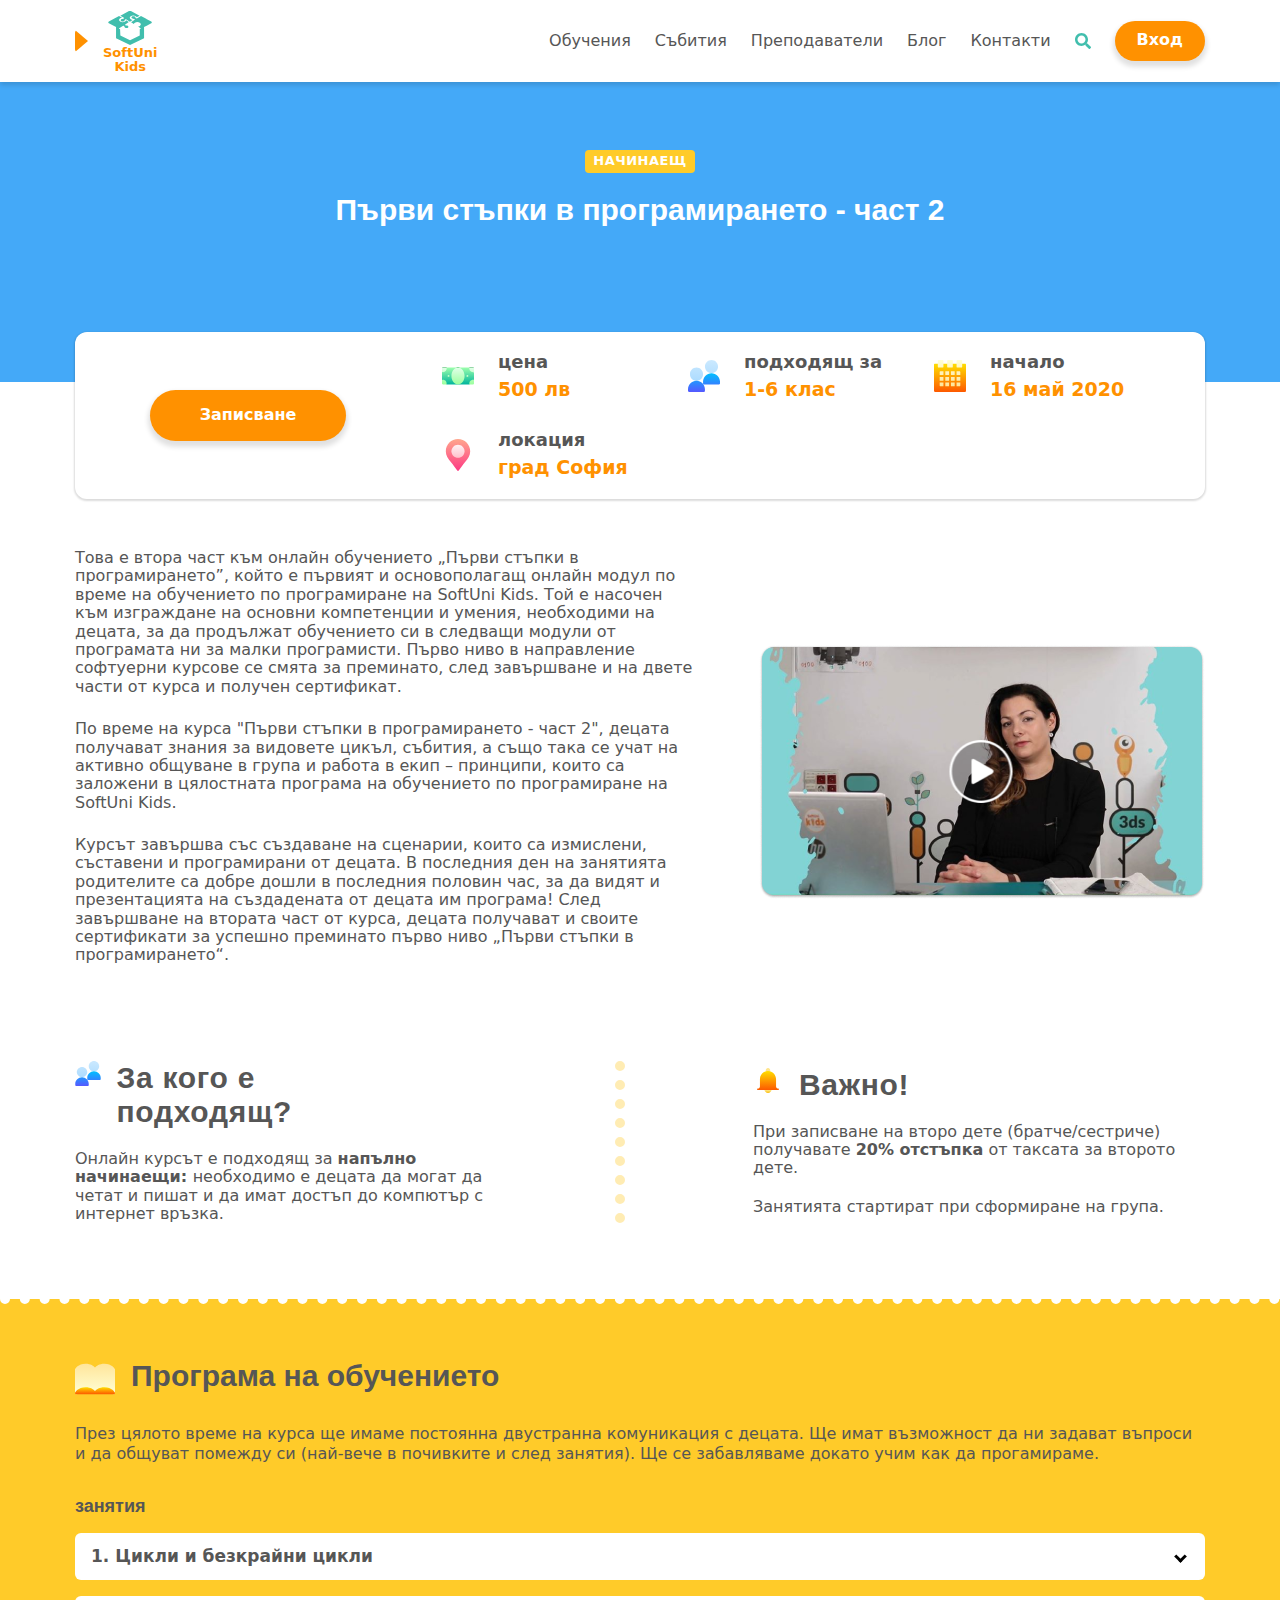
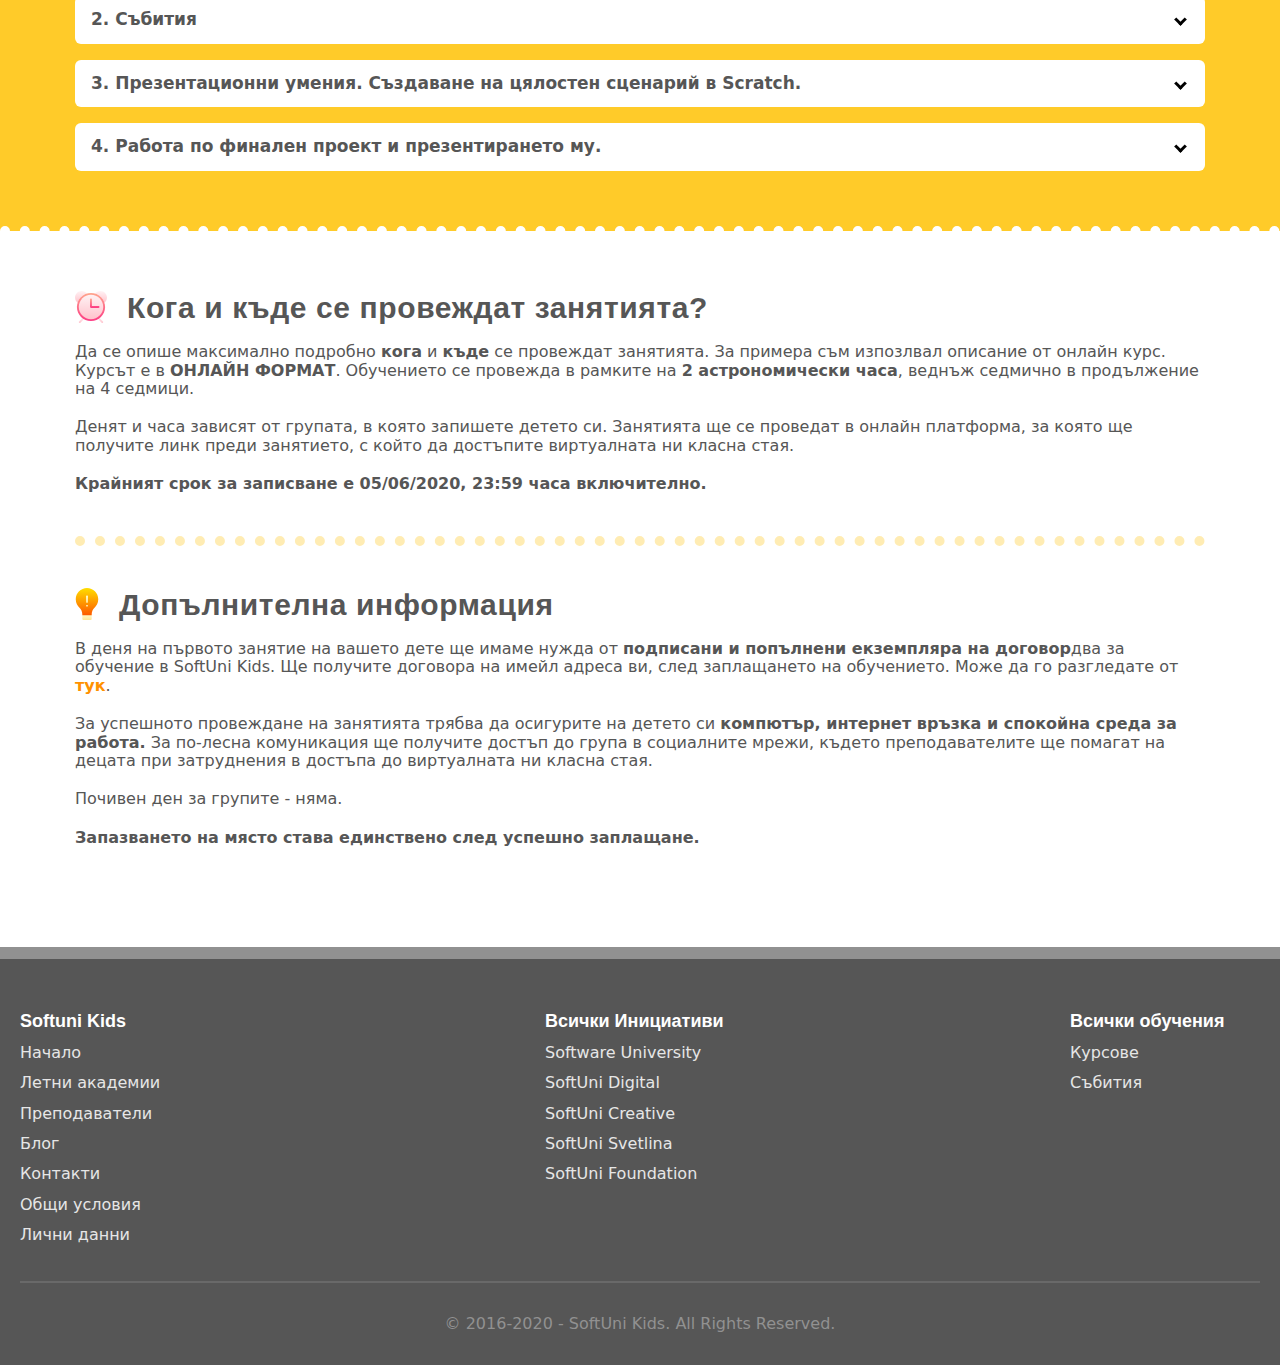
==== index.html @ ea4471f7 "Made course-deascription section responsive" ====
<!DOCTYPE html>
<html lang="en">

<head>
    <meta charset="UTF-8">
    <meta http-equiv="X-UA-Compatible" content="IE=edge">
    <meta name="viewport" content="width=device-width, initial-scale=1.0">
    <title>Softuni Kids</title>
    <base href="/" />
    <link rel="stylesheet" href="./main.css">
    <script src="./index.js" defer></script>
</head>

<body>
    <div class="home-page-wrapper">
        <nav class="top-navigation o-primary-wrapper">
            <section class="top-navigation__logo-section o-flex-row o-flex--centered">
                <div class="top-navigation__arrow"></div>
                <div class="top-navigation__logo-wrapper o-flex-column o-flex--centered">
                    <img src="./images/logo.svg" alt="Softuni Kids Logo">
                    <div class="top-navigation__logo-text  o-flex-column o-flex--centered">
                        <span class="softuni">SoftUni</span>
                        <span class="kids">Kids</span>
                    </div>
                </div>
            </section>

            <section class="top-navigation__cta-section o-flex--centered o-flex-row">
                <ul class="top-navigation__list o-flex-row o-flex--centered">
                    <li class="top-navigation__list-item nav-link">
                        <a href="">Обучения</a>
                    </li>

                    <li class="top-navigation__list-item nav-link">
                        <a href="">Събития</a>
                    </li>

                    <li class="top-navigation__list-item nav-link">
                        <a href="./pages/trainers.html">Преподаватели</a>
                    </li>

                    <li class="top-navigation__list-item nav-link">
                        <a href="">Блог</a>
                    </li>

                    <li class="top-navigation__list-item nav-link">
                        <a href="./pages/contacts.html">Контакти</a>
                    </li>

                    <li class="top-navigation__list-item nav-link">
                        <a href="">
                            <img src="./images/search.svg" alt="Search Image">
                        </a>
                    </li>

                    <li class="top-navigation__list-item">
                        <a href="" class="btn btn--primary">Вход</a>
                    </li>
                </ul>

                <div class="burger-menu-wrapper o-flex--centered o-flex-row">
                    <span class="burger-menu"></span>
                </div>
            </section>
        </nav>
        <header class="c-home-header o-primary-wrapper o-flex-column">
            <div class="c-home-header__beginner-notice">Начинаещ</div>
            <h1 class="c-home-header__heading">Първи стъпки в програмирането - част 2</h1>
        </header>
        <main class="c-home-main">
            <section class="sign-in-section o-primary-wrapper">
                <button class="btn btn--primary">Записване</button>
                <div class="sign-in-section__information">
                    <article class="info-article">
                        <img src="./images/money.svg" alt="Money">
                        <span class="info-article__heading">цена</span>
                        <span class="info-article__description">500 лв</span>
                    </article>

                    <article class="info-article">
                        <img src="./images/people.svg" alt="People">
                        <span class="info-article__heading">подходящ за</span>
                        <span class="info-article__description">1-6 клас</span>
                    </article>

                    <article class="info-article">
                        <img src="./images/calendar.svg" alt="Calendar">
                        <span class="info-article__heading">начало</span>
                        <span class="info-article__description">16 май 2020</span>
                    </article>

                    <article class="info-article">
                        <img src="./images/location.svg" alt="Location">
                        <span class="info-article__heading">локация</span>
                        <span class="info-article__description">град София</span>
                    </article>
                </div>
            </section>

            <section class="course-description-section o-primary-wrapper">
                <div class="course-description-section__text-video-wrapper">
                <article class="course-description-section__text-article">
                    <p>Това е втора част към онлайн обучението „Първи стъпки в програмирането”, който е първият и
                        основополагащ онлайн модул по време на обучението по програмиране на SoftUni Kids. Той е насочен
                        към изграждане на основни компетенции и умения, необходими на децата, за да продължат обучението
                        си в следващи модули от програмата ни за малки програмисти. Първо ниво в направление софтуерни
                        курсове се смята за преминато, след завършване и на двете части от курса и получен сертификат.
                    </p>

                    <p>По време на курса "Първи стъпки в програмирането - част 2", децата получават знания за видовете
                        цикъл, събития, а също така се учат на активно общуване в група и работа в екип – принципи,
                        които са заложени в цялостната програма на обучението по програмиране на SoftUni Kids.</p>

                    <p>Курсът завършва със създаване на сценарии, които са измислени, съставени и програмирани от
                        децата. В последния ден на занятията родителите са добре дошли в последния половин час, за да
                        видят и презентацията на създадената от децата им програма! След завършване на втората част от
                        курса, децата получават и своите сертификати за успешно преминато първо ниво „Първи стъпки в
                        програмирането“.</p>
                </article>

                <div class="course-description-section__video-wrapper">
                    <img src="./images/video.png" alt="Video">
                    <img src="./images/video-play-button.png" alt="Video Play Btn" class="video-play-btn">
                </div>
            </div>
            <div class="course-description-section__summary-information-wrapper">
                <article class="course-description-section__appropriate-for o-flex-column">
                    <div class="appropriate-for__header o-flex-row">
                        <img src="./images/people.svg" alt="People photo">
                        <h2 class="appropriate-for__heading">За кого е подходящ?</h2>
                    </div>
                    <div class="appropriate-for__body">
                        <p>Онлайн курсът е подходящ за <span class="u-emphasize-grey">напълно начинаещи:
                            </span>необходимо е децата да могат да четат и пишат и да имат достъп до компютър с интернет
                            връзка.</p>
                    </div>
                </article>

                <div class="circles-wrapper">
                </div>

                <article class="course-description-section__important-section o-flex-column">
                    <div class="important-section__header o-flex-row">
                        <img src="./images/Bell.svg" alt="Bell photo">
                        <h2 class="important-section__heading">Важно!</h2>
                    </div>
                    <div class="important-section__body">
                        <p>При записване на второ дете (братче/сестриче) получавате <span class="u-emphasize-grey">20%
                                отстъпка</span> от таксата за второто
                            дете.
                        </p>
                        <p>
                            Занятията стартират при сформиране на група.
                        </p>

                    </div>
                </article>
               </div>
            </section>

            <section class="course-program-section">
                <div class="circles-wrapper-top">
                </div>
                <div class="course-program o-primary-wrapper">

                    <div class="course-program__header o-flex-row">
                        <div class="course-program__img-wrapper">
                            <img src="./images/book.svg" alt="Book img">
                        </div>
                        <h2 class="course-program__heading">Програма на обучението</h2>
                    </div>

                    <div class="course-program__body">
                        <p class="course-program__body-description">През цялото време на курса ще имаме постоянна
                            двустранна комуникация с децата. Ще имат възможност да ни задават въпроси и да общуват
                            помежду си (най-вече в почивките и след занятия). Ще се забавляваме докато учим как да
                            прогамираме.</p>
                        <h6>занятия</h6>
                        <div class="course-program__selects">
                            <div class="course-program__skill">
                                <span>
                                    1. Цикли и безкрайни цикли
                                </span>
                            </div>
                            <div class="course-program__skill">
                                <span>2. Събития</span>

                            </div>
                            <div class="course-program__skill"><span>3. Презентационни умения. Създаване на цялостен
                                    сценарий в Scratch.</span>

                            </div>
                            <div class="course-program__skill"><span> 4. Работа по финален проект и презентирането
                                    му.</span>
                            </div>
                        </div>
                    </div>
                </div>
                <div class="circles-wrapper-bot"></div>
            </section>

            <section class="course-information-section o-primary-wrapper">
                <article class="time-information">
                    <div class="time-information__header o-flex-row">
                        <div class="time-information__img-wrapper o-flex-row">
                            <img src="./images/clock.svg" alt="Clock Picture">
                        </div>
                        <h2 class="time-information__heading">Кога и къде се провеждат занятията?</h2>
                    </div>

                    <div class="time-information__body">
                        <p>Да се опише максимално подробно <span class="u-emphasize-grey">кога</span> и <span
                                class="u-emphasize-grey">къде</span> се провеждат занятията. За примера съм изпозлвал
                            описание от онлайн курс.
                            Курсът е в <span class="u-emphasize-grey">ОНЛАЙН ФОРМАТ</span>. Обучението се провежда в
                            рамките на <span class="u-emphasize-grey">2 астрономически
                                часa</span>, веднъж
                            седмично в продължение на 4 седмици.
                        </p>
                        <p>
                            Денят и часа зависят от групата, в която запишете детето си. Занятията ще се проведат в
                            онлайн платформа, за която ще получите линк преди занятието, с който да достъпите
                            виртуалната ни класна стая.
                        </p>
                        <p>
                            <span class="u-emphasize-grey">Крайният срок за записване е 05/06/2020, 23:59 часа
                                включително.</span>
                        </p>
                    </div>
                </article>
                <div class="circles-wrapper">

                </div>
                <article class="additional-information">
                    <div class="additional-information__header o-flex-row">
                        <div class="additional-information__img-wrapper o-flex-row">
                            <img src="./images/Shell.svg" alt="Shell Picture">
                        </div>
                        <h2 class="additional-information__heading">Допълнителна информация</h2>
                    </div>

                    <div class="additional-information__body">
                        <p>В деня на първото занятие на вашето дете ще имаме нужда от <span class="u-emphasize-grey">
                                подписани и попълнени
                                екземпляра на договор</span>два за обучение в SoftUni Kids. Ще получите договора на
                            имейл адреса ви,
                            след заплащането на обучението. Може да го разгледате от <span
                                class="u-emphasize-orange">тук</span>.
                        </p>
                        <p>
                            За успешното провеждане на занятията трябва да осигурите на детето си <span
                                class="u-emphasize-grey">компютър, интернет
                                връзка и спокойна среда за работа.</span> За по-лесна комуникация ще получите достъп до
                            група в
                            социалните мрежи, където преподавателите ще помагат на децата при затруднения в достъпа до
                            виртуалната ни класна стая.
                        </p>
                        <p>
                            Почивен ден за групите - няма.
                        </p>
                        <p>
                            <span class="u-emphasize-grey">Запазването на място става единствено след успешно
                                заплащане.</span>
                        </p>
                    </div>
                </article>
            </section>
        </main>
        <footer class="footer">
            <nav class="footer__navigation">
                <ul class="softuni-kids-list">
                    <li><h6>Softuni Kids</h6></li>
                    <li><a href="">Начало</a></li>
                    <li><a href="">Летни академии</a></li>
                    <li><a href="">Преподаватели</a></li>
                    <li><a href="">Блог</a></li>
                    <li><a href="">Контакти</a></li>
                    <li><a href="">Общи условия</a></li>
                    <li><a href="">Лични данни</a></li>
                </ul>

                <ul class="all-iniatives-list">
                    <li><h6>Всички Инициативи</h6></li>
                    <li><a href="">Software University</a></li>
                    <li><a href="">SoftUni Digital</a></li>
                    <li><a href="">SoftUni Creative</a></li>
                    <li><a href="">SoftUni Svetlina</a></li>
                    <li><a href="">SoftUni Foundation</a></li>
                </ul>

                <ul class="all-courses-list">
                    <li><h6>Всички обучения</h6></li>
                    <li><a href="">Курсове</a></li>
                    <li><a href="">Събития</a></li>
                </ul>
            </nav>

            <div class="policy-cpright">© 2016-2020 - SoftUni Kids. All Rights Reserved.</div>
        </footer>
    </div>
</body>

</html>
---- main.css ----
/**
Use a better box model (opinionated).
*/
*,
*::before,
*::after {
  -webkit-box-sizing: border-box;
          box-sizing: border-box;
}

/**
Use a more readable tab size (opinionated).
*/
:root {
  -moz-tab-size: 4;
  -o-tab-size: 4;
     tab-size: 4;
}

/**
1. Correct the line height in all browsers.
2. Prevent adjustments of font size after orientation changes in iOS.
*/
html {
  line-height: 1.15;
  /* 1 */
  -webkit-text-size-adjust: 100%;
  /* 2 */
  font-size: 62.5%;
}

/*
Sections
========
*/
/**
Remove the margin in all browsers.
*/
body {
  margin: 0;
}

/**
Improve consistency of default fonts in all browsers. (https://github.com/sindresorhus/modern-normalize/issues/3)
*/
body {
  font-family: system-ui, -apple-system, "Segoe UI", Roboto, Helvetica, Arial, sans-serif, "Apple Color Emoji", "Segoe UI Emoji";
  font-size: 1.6rem;
}

/*
Grouping content
================
*/
/**
1. Add the correct height in Firefox.
2. Correct the inheritance of border color in Firefox. (https://bugzilla.mozilla.org/show_bug.cgi?id=190655)
*/
hr {
  height: 0;
  /* 1 */
  color: inherit;
  /* 2 */
}

/*
Text-level semantics
====================
*/
/**
Add the correct text decoration in Chrome, Edge, and Safari.
*/
abbr[title] {
  -webkit-text-decoration: underline dotted;
          text-decoration: underline dotted;
}

/**
Add the correct font weight in Edge and Safari.
*/
b,
strong {
  font-weight: bolder;
}

/**
1. Improve consistency of default fonts in all browsers. (https://github.com/sindresorhus/modern-normalize/issues/3)
2. Correct the odd 'em' font sizing in all browsers.
*/
code,
kbd,
samp,
pre {
  font-family: ui-monospace, SFMono-Regular, Consolas, 'Liberation Mono', Menlo, monospace;
  /* 1 */
  font-size: 1em;
  /* 2 */
}

/**
Add the correct font size in all browsers.
*/
small {
  font-size: 80%;
}

/**
Prevent 'sub' and 'sup' elements from affecting the line height in all browsers.
*/
sub,
sup {
  font-size: 75%;
  line-height: 0;
  position: relative;
  vertical-align: baseline;
}

sub {
  bottom: -0.25em;
}

sup {
  top: -0.5em;
}

/*
Tabular data
============
*/
/**
1. Remove text indentation from table contents in Chrome and Safari. (https://bugs.chromium.org/p/chromium/issues/detail?id=999088, https://bugs.webkit.org/show_bug.cgi?id=201297)
2. Correct table border color inheritance in all Chrome and Safari. (https://bugs.chromium.org/p/chromium/issues/detail?id=935729, https://bugs.webkit.org/show_bug.cgi?id=195016)
*/
table {
  text-indent: 0;
  /* 1 */
  border-color: inherit;
  /* 2 */
}

/*
Forms
=====
*/
/**
1. Change the font styles in all browsers.
2. Remove the margin in Firefox and Safari.
*/
button,
input,
optgroup,
select,
textarea {
  font-family: inherit;
  /* 1 */
  font-size: 100%;
  /* 1 */
  line-height: 1.15;
  /* 1 */
  margin: 0;
  /* 2 */
}

/**
Remove the inheritance of text transform in Edge and Firefox.
1. Remove the inheritance of text transform in Firefox.
*/
button,
select {
  /* 1 */
  text-transform: none;
}

/**
Correct the inability to style clickable types in iOS and Safari.
*/
button,
[type='button'],
[type='reset'],
[type='submit'] {
  -webkit-appearance: button;
}

/**
Remove the inner border and padding in Firefox.
*/
::-moz-focus-inner {
  border-style: none;
  padding: 0;
}

/**
Restore the focus styles unset by the previous rule.
*/
:-moz-focusring {
  outline: 1px dotted ButtonText;
}

/**
Remove the additional ':invalid' styles in Firefox.
See: https://github.com/mozilla/gecko-dev/blob/2f9eacd9d3d995c937b4251a5557d95d494c9be1/layout/style/res/forms.css#L728-L737
*/
:-moz-ui-invalid {
  box-shadow: none;
}

/**
Remove the padding so developers are not caught out when they zero out 'fieldset' elements in all browsers.
*/
legend {
  padding: 0;
}

/**
Add the correct vertical alignment in Chrome and Firefox.
*/
progress {
  vertical-align: baseline;
}

/**
Correct the cursor style of increment and decrement buttons in Safari.
*/
::-webkit-inner-spin-button,
::-webkit-outer-spin-button {
  height: auto;
}

/**
1. Correct the odd appearance in Chrome and Safari.
2. Correct the outline style in Safari.
*/
[type='search'] {
  -webkit-appearance: textfield;
  /* 1 */
  outline-offset: -2px;
  /* 2 */
}

/**
Remove the inner padding in Chrome and Safari on macOS.
*/
::-webkit-search-decoration {
  -webkit-appearance: none;
}

/**
1. Correct the inability to style clickable types in iOS and Safari.
2. Change font properties to 'inherit' in Safari.
*/
::-webkit-file-upload-button {
  -webkit-appearance: button;
  /* 1 */
  font: inherit;
  /* 2 */
}

/*
Interactive
===========
*/
/*
Add the correct display in Chrome and Safari.
*/
summary {
  display: list-item;
}

button {
  display: -webkit-box;
  display: -ms-flexbox;
  display: flex;
  -webkit-box-pack: center;
      -ms-flex-pack: center;
          justify-content: center;
  -webkit-box-align: center;
      -ms-flex-align: center;
          align-items: center;
  outline: none;
  border: none;
}

button:hover {
  cursor: pointer;
}

a {
  font-size: 1.6rem;
  text-decoration: none;
  color: #565656;
}

a:hover {
  cursor: pointer;
}

ul {
  list-style: none;
  margin: 0;
  padding: 0;
}

p {
  margin: 0;
  padding: 0;
  color: #565656;
}

img {
  display: block;
  width: 100%;
  max-width: 100%;
  height: auto;
}

h1 {
  font-size: 3.6rem;
  font-family: 'Montseratt', sans-serif;
  margin: 0;
}

h2 {
  font-size: 3rem;
  font-family: 'Montseratt', sans-serif;
  margin: 0;
}

h3 {
  font-size: 2.5rem;
  font-family: 'Montseratt', sans-serif;
  margin: 0;
}

h4 {
  font-size: 2.2rem;
  font-family: 'Montseratt', sans-serif;
  margin: 0;
}

h5 {
  font-size: 2rem;
  font-family: 'Montseratt', sans-serif;
  margin: 0;
}

h6 {
  font-size: 1.8rem;
  font-family: 'Montseratt', sans-serif;
  margin: 0;
}

.o-primary-wrapper {
  padding: 0 20px;
}

@media (min-width: 900px) {
  .o-primary-wrapper {
    padding: 0 45px;
  }
}

@media (min-width: 1200px) {
  .o-primary-wrapper {
    padding: 0 75px;
  }
}

.o-flex-row {
  display: -webkit-box;
  display: -ms-flexbox;
  display: flex;
  -webkit-box-orient: horizontal;
  -webkit-box-direction: normal;
      -ms-flex-direction: row;
          flex-direction: row;
}

.o-flex-column {
  display: -webkit-box;
  display: -ms-flexbox;
  display: flex;
  -webkit-box-orient: vertical;
  -webkit-box-direction: normal;
      -ms-flex-direction: column;
          flex-direction: column;
}

.o-flex--centered {
  -webkit-box-pack: center;
      -ms-flex-pack: center;
          justify-content: center;
  -webkit-box-align: center;
      -ms-flex-align: center;
          align-items: center;
}

.btn {
  display: block;
  outline: none;
  text-align: center;
}

.btn:hover {
  cursor: pointer;
}

.btn--primary {
  padding: 10px 22px 12px;
  background-color: #FF9100;
  color: #FFFFFF;
  border-radius: 100px;
  font-weight: 600;
  font-size: 1.6rem;
  -webkit-box-shadow: 0px 4px 5px 2px #0000001F;
          box-shadow: 0px 4px 5px 2px #0000001F;
}

.btn--secondary {
  background: none;
  color: #FF9100;
  border: 1px solid #FF9100;
  border-radius: 100px;
  padding: 14px 32px 16px;
}

.top-navigation {
  position: relative;
  top: 0;
  left: 0;
  z-index: 3;
  padding-top: 10px;
  padding-bottom: 10px;
  display: -webkit-box;
  display: -ms-flexbox;
  display: flex;
  -webkit-box-pack: justify;
      -ms-flex-pack: justify;
          justify-content: space-between;
  -webkit-box-align: center;
      -ms-flex-align: center;
          align-items: center;
  background-color: #FFFFFF;
  -webkit-box-shadow: 0px 1px 5px 0px #00000033;
          box-shadow: 0px 1px 5px 0px #00000033;
  -webkit-box-shadow: 0px 3px 4px 0px #0000001f;
          box-shadow: 0px 3px 4px 0px #0000001f;
  -webkit-box-shadow: 0px 3px 5px 0px #00000024;
          box-shadow: 0px 3px 5px 0px #00000024;
}

.top-navigation__arrow {
  width: 0;
  height: 0;
  border-top: 11px solid transparent;
  border-bottom: 11px solid transparent;
  border-left: 13px solid #565656;
  border-top-left-radius: 3px;
  border-bottom-left-radius: 3px;
  margin-right: 15px;
}

@media (min-width: 900px) {
  .top-navigation__arrow {
    border-left-color: #FF9100;
  }
}

.top-navigation__logo-wrapper img {
  width: 44px;
  height: 36px;
}

.top-navigation__logo-text {
  color: #FF9100;
  font-weight: 700;
  font-size: 1.3rem;
}

.top-navigation__logo-text .kids {
  line-height: 1.1rem;
}

.top-navigation__list > * ~ * {
  margin-left: 24px;
}

.top-navigation__list-item.nav-link {
  font-weight: 500;
  position: absolute;
  top: -100px;
  left: -500px;
}

.top-navigation__list-item.nav-link:hover a {
  color: #FF9100;
}

@media (min-width: 900px) {
  .top-navigation__list-item.nav-link {
    position: initial;
  }
}

.top-navigation__list.appear {
  -webkit-box-orient: vertical;
  -webkit-box-direction: normal;
      -ms-flex-direction: column;
          flex-direction: column;
  -webkit-box-pack: start;
      -ms-flex-pack: start;
          justify-content: flex-start;
  -webkit-box-align: start;
      -ms-flex-align: start;
          align-items: flex-start;
  height: 100vh;
  max-height: 100vh;
  width: 100%;
  background-color: #E5E5E5;
  position: absolute;
  top: 0;
  left: 0;
}

.top-navigation__list.appear .top-navigation__list-item {
  margin: 20px;
  position: initial;
  top: 0px;
  left: 0px;
}

.top-navigation__list.appear:first-child {
  padding-top: 10px;
}

.top-navigation .burger-menu-wrapper {
  margin-left: 24px;
  height: 25px;
}

@media (min-width: 900px) {
  .top-navigation .burger-menu-wrapper {
    display: none;
  }
}

.top-navigation .burger-menu-wrapper:hover {
  cursor: pointer;
}

.top-navigation .burger-menu-wrapper.open .burger-menu {
  background: transparent;
  -webkit-transform: rotate(360deg);
          transform: rotate(360deg);
}

.top-navigation .burger-menu-wrapper.open .burger-menu::before {
  -webkit-transform: rotate(45deg) translate(0.5rem, 0.3rem);
          transform: rotate(45deg) translate(0.5rem, 0.3rem);
}

.top-navigation .burger-menu-wrapper.open .burger-menu::after {
  -webkit-transform: rotate(-45deg) translate(0.5rem, -0.5rem);
          transform: rotate(-45deg) translate(0.5rem, -0.5rem);
}

.top-navigation .burger-menu {
  display: block;
  position: relative;
}

.top-navigation .burger-menu, .top-navigation .burger-menu::after, .top-navigation .burger-menu::before {
  height: 2.3px;
  width: 24px;
  background-color: #565656;
  border-radius: 1px;
  -webkit-transition: -webkit-transform .6s;
  transition: -webkit-transform .6s;
  transition: transform .6s;
  transition: transform .6s, -webkit-transform .6s;
}

.top-navigation .burger-menu::after, .top-navigation .burger-menu::before {
  content: "";
  position: absolute;
}

.top-navigation .burger-menu::after {
  top: 6.5px;
}

.top-navigation .burger-menu::before {
  top: -6.5px;
}

.footer {
  padding: 52px 20px 32px;
  background-color: #565656;
  border-top: 12px solid #919191;
}

.footer__navigation {
  display: -ms-grid;
  display: grid;
  -ms-grid-columns: (190px)[auto-fit];
      grid-template-columns: repeat(auto-fit, 190px);
  -webkit-box-pack: justify;
      -ms-flex-pack: justify;
          justify-content: space-between;
  -webkit-column-gap: 25px;
          column-gap: 25px;
  row-gap: 40px;
}

.footer__navigation ul:first-child {
  margin-bottom: 4px;
}

.footer__navigation ul > * ~ * {
  margin-top: 12px;
}

.footer__navigation ul h6 {
  color: #FFFFFF;
}

.footer__navigation ul a {
  color: #E6E6E6;
}

.footer .policy-cpright {
  margin-top: 32px;
  padding-top: 32px;
  border-top: 2px solid #696969;
  text-align: center;
  color: #919191;
}

.home-page-wrapper {
  display: -ms-grid;
  display: grid;
  -ms-grid-rows: max-content max-content max-content;
      grid-template-rows: -webkit-max-content -webkit-max-content -webkit-max-content;
      grid-template-rows: max-content max-content max-content;
}

.c-home-header {
  height: 300px;
  background-color: #44A9F8;
  color: #FFFFFF;
  -webkit-box-align: center;
      -ms-flex-align: center;
          align-items: center;
  padding-top: 68px;
}

.c-home-header__beginner-notice {
  padding: 4px 8px;
  border-radius: 4px;
  background-color: #FFCB29;
  font-size: 1.3rem;
  text-transform: uppercase;
  font-weight: 600;
  letter-spacing: .5px;
}

.c-home-header__heading {
  text-align: center;
  font-size: 3rem;
  margin-top: 20px;
}

.c-home-main {
  display: -ms-grid;
  display: grid;
  -ms-grid-rows: max-content max-content max-content max-content;
      grid-template-rows: -webkit-max-content -webkit-max-content -webkit-max-content -webkit-max-content;
      grid-template-rows: max-content max-content max-content max-content;
}

.sign-in-section {
  position: relative;
  top: -50px;
  background-color: #FFFFFF;
  border-radius: 12px;
  -webkit-box-shadow: 0px 1px 2px 1px #00000024;
          box-shadow: 0px 1px 2px 1px #00000024;
  overflow: hidden;
  margin: 0 20px;
}

@media (min-width: 900px) {
  .sign-in-section {
    display: -ms-grid;
    display: grid;
    -ms-grid-columns: 20% 80%;
        grid-template-columns: 20% 80%;
    -webkit-column-gap: 50px;
            column-gap: 50px;
    margin: 0 45px;
  }
}

@media (min-width: 1200px) {
  .sign-in-section {
    margin: 0 75px;
  }
}

.sign-in-section .btn--primary {
  padding: 16px 22px;
  width: 80%;
  margin: 46px auto;
}

@media (min-width: 600px) {
  .sign-in-section .btn--primary {
    width: 60%;
  }
}

@media (min-width: 900px) {
  .sign-in-section .btn--primary {
    width: 100%;
    -ms-flex-item-align: center;
        -ms-grid-row-align: center;
        align-self: center;
  }
}

.sign-in-section__information {
  padding: 40px 24px 24px;
}

.sign-in-section__information > * ~ * {
  margin-top: 40px;
}

@media (min-width: 900px) {
  .sign-in-section__information {
    padding: 0;
    margin: 20px 0;
    display: -ms-grid;
    display: grid;
    -ms-grid-columns: (200px)[auto-fit];
        grid-template-columns: repeat(auto-fit, 200px);
    -ms-flex-line-pack: center;
        align-content: center;
    -webkit-box-pack: space-evenly;
        -ms-flex-pack: space-evenly;
            justify-content: space-evenly;
    row-gap: 30px;
  }
  .sign-in-section__information > * ~ * {
    margin-top: 0;
  }
}

.sign-in-section .info-article {
  display: -ms-grid;
  display: grid;
  -ms-grid-rows: max-content max-content;
      grid-template-rows: -webkit-max-content -webkit-max-content;
      grid-template-rows: max-content max-content;
  -ms-grid-columns: max-content max-content;
      grid-template-columns: -webkit-max-content -webkit-max-content;
      grid-template-columns: max-content max-content;
  -webkit-column-gap: 24px;
          column-gap: 24px;
  row-gap: 6px;
  -webkit-box-align: center;
      -ms-flex-align: center;
          align-items: center;
}

.sign-in-section .info-article img {
  -ms-grid-row: 1;
      grid-row-start: 1;
  grid-row-end: 3;
}

.sign-in-section .info-article__heading {
  font-size: 1.8rem;
  font-weight: 600;
  color: #565656;
}

.sign-in-section .info-article__description {
  font-size: 1.9rem;
  color: #FF9100;
  font-weight: 700;
}

.course-description-section__text-article > * ~ * {
  margin-top: 24px;
}

@media (min-width: 900px) {
  .course-description-section__text-article {
    max-width: 55%;
  }
}

@media (min-width: 900px) {
  .course-description-section__text-video-wrapper {
    display: -webkit-box;
    display: -ms-flexbox;
    display: flex;
    -webkit-box-align: center;
        -ms-flex-align: center;
            align-items: center;
    -webkit-box-pack: justify;
        -ms-flex-pack: justify;
            justify-content: space-between;
  }
}

.course-description-section__video-wrapper {
  position: relative;
  margin-top: 30px;
}

@media (min-width: 900px) {
  .course-description-section__video-wrapper {
    max-width: 40%;
  }
}

.course-description-section__video-wrapper .video-play-btn {
  width: -webkit-fit-content;
  width: -moz-fit-content;
  width: fit-content;
  position: absolute;
  top: 50%;
  left: 50%;
  -webkit-transform: translate(-50%, -50%);
          transform: translate(-50%, -50%);
}

.course-description-section__video-wrapper .video-play-btn:hover {
  cursor: pointer;
}

@media (min-width: 900px) {
  .course-description-section__summary-information-wrapper {
    display: -webkit-box;
    display: -ms-flexbox;
    display: flex;
    -webkit-box-align: center;
        -ms-flex-align: center;
            align-items: center;
    -webkit-box-pack: justify;
        -ms-flex-pack: justify;
            justify-content: space-between;
    margin: 96px 0 76px;
  }
}

.course-description-section__appropriate-for {
  margin: 60px 0 40px;
}

@media (min-width: 900px) {
  .course-description-section__appropriate-for {
    max-width: 40%;
    margin: 0 30px 0 0;
  }
}

.course-description-section__important-section {
  margin: 40px 0 60px;
}

@media (min-width: 900px) {
  .course-description-section__important-section {
    max-width: 40%;
    margin: 0 0 0 70px;
  }
}

.course-description-section__appropriate-for img, .course-description-section__important-section img {
  height: 25px;
  width: 30px;
}

.course-description-section .important-section__body > * ~ * {
  margin-top: 20px;
}

.course-description-section .appropriate-for__header,
.course-description-section .important-section__header {
  max-width: 70%;
}

.course-description-section .appropriate-for__heading,
.course-description-section .important-section__heading {
  font-weight: 600;
  color: #565656;
  margin: 0 0 20px 16px;
  letter-spacing: .7px;
}

.course-description-section .circles-wrapper {
  border-top: 10px dotted #FFECB3;
  width: 100%;
}

@media (min-width: 900px) {
  .course-description-section .circles-wrapper {
    border-top: none;
    border-left: 10px dotted #FFECB3;
    -ms-flex-item-align: stretch;
        -ms-grid-row-align: stretch;
        align-self: stretch;
    width: 0;
  }
}

.course-program-section {
  position: relative;
  background-color: #FFCB29;
}

.course-program-section .circles-wrapper-top {
  position: absolute;
  width: 100%;
  z-index: 10;
  top: -5px;
  border-top: 10px dotted #FFFFFF;
}

.course-program-section .circles-wrapper-bot {
  position: absolute;
  width: 100%;
  z-index: 10;
  bottom: -5px;
  border-top: 10px dotted #FFFFFF;
}

.course-program {
  margin: 60px 0;
}

.course-program__img-wrapper {
  width: 40px;
}

.course-program__heading {
  font-weight: 600;
  color: #565656;
  font-size: 3rem;
  margin: 0 0 30px 16px;
}

.course-program__body p {
  line-height: 2rem;
}

.course-program__body h6 {
  margin: 32px 0 16px;
  color: #565656;
}

.course-program__selects {
  display: -ms-grid;
  display: grid;
  row-gap: 16px;
}

.course-program__skill {
  position: relative;
  background-color: #FFFFFF;
  border-radius: 6px;
  color: #565656;
  font-size: 1.7rem;
  font-weight: 600;
  padding: 14px 16px;
}

.course-program__skill span {
  display: inline-block;
  max-width: 80%;
}

.course-program__skill::after {
  content: '';
  position: absolute;
  top: 40%;
  right: 20px;
  color: #565656;
  border: solid black;
  border-width: 0 3px 3px 0;
  display: inline-block;
  padding: 3px;
  -webkit-transform: rotate(45deg);
          transform: rotate(45deg);
}

.course-information-section {
  margin: 60px 0 100px;
}

.course-information-section .circles-wrapper {
  margin: 42px 0;
  border-top: 10px dotted #FFECB3;
}

.time-information__header,
.additional-information__header {
  -webkit-box-align: start;
      -ms-flex-align: start;
          align-items: flex-start;
}

.time-information__heading,
.additional-information__heading {
  font-size: 3rem;
  font-weight: 600;
  color: #565656;
  letter-spacing: 0.6px;
  margin: 0 0 18px 20px;
}

.time-information__body > p ~ *,
.additional-information__body > p ~ * {
  margin-top: 20px;
}

.trainers-page-wrapper {
  display: -ms-grid;
  display: grid;
  -ms-grid-columns: max-content, max-content, max-content, max-content, max-content;
      grid-template-columns: -webkit-max-content, -webkit-max-content, -webkit-max-content, -webkit-max-content, -webkit-max-content;
      grid-template-columns: max-content, max-content, max-content, max-content, max-content;
}

.trainers-page-header {
  color: #FFFFFF;
  background-color: #FFB402;
  padding: 64px 20px;
  text-align: center;
}

.trainers-page-header__heading {
  font-weight: 600;
  margin: 0 0 24px;
}

.trainers-page-header__description {
  color: #FFFFFF;
  font-weight: 400;
  line-height: 2rem;
}

.softuni-team {
  padding: 48px 20px;
}

.softuni-team__director, .softuni-team__team-leader {
  margin-bottom: 72px;
}

.softuni-team .director-description p,
.softuni-team .leader-description p {
  font-weight: 400;
  line-height: 2rem;
}

.softuni-team .circle-border {
  max-width: 100%;
  border-top: 10px dotted #DFF4F1;
  margin-bottom: 64px;
}

.softuni-team__trainers .image-card {
  margin-bottom: 48px;
}

.image-card {
  width: -webkit-max-content;
  width: -moz-max-content;
  width: max-content;
  margin: 0 auto 24px;
  text-align: center;
}

.image-card__frame {
  display: -webkit-box;
  display: -ms-flexbox;
  display: flex;
  -webkit-box-pack: center;
      -ms-flex-pack: center;
          justify-content: center;
  -webkit-box-align: center;
      -ms-flex-align: center;
          align-items: center;
  margin-bottom: 32px;
  width: 175px;
  height: 172px;
  border: 8px solid #41BEAD;
}

.image-card__frame,
.image-card__frame img {
  border-radius: 50%;
}

.image-card__heading {
  color: #41BEAD;
  margin-bottom: 10px;
}

.image-card__position {
  color: #B2B2B2;
  font-size: 1.4rem;
}

.take-part-in {
  background-color: #66B9F8;
  padding: 64px 20px;
  border-top: 12px solid #92CDFB;
}

.take-part-in input, .take-part-in__heading, .take-part-in__description {
  color: #FFFFFF;
}

.take-part-in__heading {
  margin-bottom: 24px;
  line-height: 3rem;
}

.take-part-in__description {
  font-weight: 400;
  line-height: 2rem;
  margin-bottom: 48px;
}

.take-part-in .submit-form > * ~ input {
  margin-top: 36px;
}

.take-part-in .submit-form input {
  display: block;
  border: 1px solid #FFFFFF;
  border-radius: 6px;
  background: transparent;
  padding: 16px;
  width: 100%;
}

.take-part-in .submit-form input, .take-part-in .submit-form input::-webkit-input-placeholder {
  color: #FFFFFF;
  font-weight: 400;
}

.take-part-in .submit-form input, .take-part-in .submit-form input:-ms-input-placeholder {
  color: #FFFFFF;
  font-weight: 400;
}

.take-part-in .submit-form input, .take-part-in .submit-form input::-ms-input-placeholder {
  color: #FFFFFF;
  font-weight: 400;
}

.take-part-in .submit-form input, .take-part-in .submit-form input::placeholder {
  color: #FFFFFF;
  font-weight: 400;
}

.take-part-in .submit-form .btn--primary {
  width: 100%;
  margin-top: 46px;
}

.contacts-page__main .base-information {
  background-color: #FFFFFF;
  padding: 32px;
}

.contacts-page__main .base-information .description,
.contacts-page__main .base-information .hours {
  font-weight: 400;
}

.contacts-page__main .base-information .description {
  color: #565656;
}

.contacts-page__main .base-information .work-time-description {
  display: -ms-grid;
  display: grid;
  -ms-grid-columns: max-content auto;
      grid-template-columns: -webkit-max-content auto;
      grid-template-columns: max-content auto;
  -webkit-column-gap: 20px;
          column-gap: 20px;
  row-gap: 25px;
}

.contacts-page__main .base-information .hours {
  color: #FF9100;
}

.contacts-page__main .base-information h5 {
  color: #41BEAD;
  font-weight: 500;
  margin-bottom: 18px;
}

.contacts-page__main .base-information__body {
  display: -ms-grid;
  display: grid;
  -ms-grid-columns: (220px)[auto-fit];
      grid-template-columns: repeat(auto-fit, 220px);
  row-gap: 48px;
  -webkit-column-gap: 24px;
          column-gap: 24px;
}

.contacts-page__main .base-information__footer .btn--secondary {
  margin-top: 46px;
  font-weight: 700;
}

.contacts-page__main .contact-form {
  padding: 46px 20px 96px;
}

.contacts-page__main .contact-form__heading {
  color: #41BEAD;
  letter-spacing: .7px;
  margin-bottom: 32px;
  text-align: center;
}

.contacts-page__main .contact-form input,
.contacts-page__main .contact-form textarea {
  border-radius: 6px;
  border: 1px solid #919191;
  padding: 12px;
  width: 100%;
  margin-bottom: 32px;
  outline: none;
}

.contacts-page__main .contact-form textarea.message {
  height: 200px;
}

.contacts-page__main .how-to-reach {
  background-color: #FFF8E1;
  padding: 96px 20px;
}

.contacts-page__main .how-to-reach__heading {
  color: #41BEAD;
  font-size: 3rem;
  margin-bottom: 48px;
  letter-spacing: .7px;
  line-height: 3.2rem;
}

.contacts-page__main .how-to-reach__list-heading {
  color: #41BEAD;
  font-weight: 600;
  font-size: 2rem;
  margin-bottom: 20px;
}

.contacts-page__main .how-to-reach__list-item {
  margin-bottom: 12px;
}

.contacts-page__main .how-to-reach__navigation > * ~ * {
  margin-top: 46px;
}

.u-emphasize-grey {
  font-weight: 700;
  color: #565656;
}

.u-emphasize-orange {
  font-weight: 700;
  color: #FF9100;
}
/*# sourceMappingURL=main.css.map */
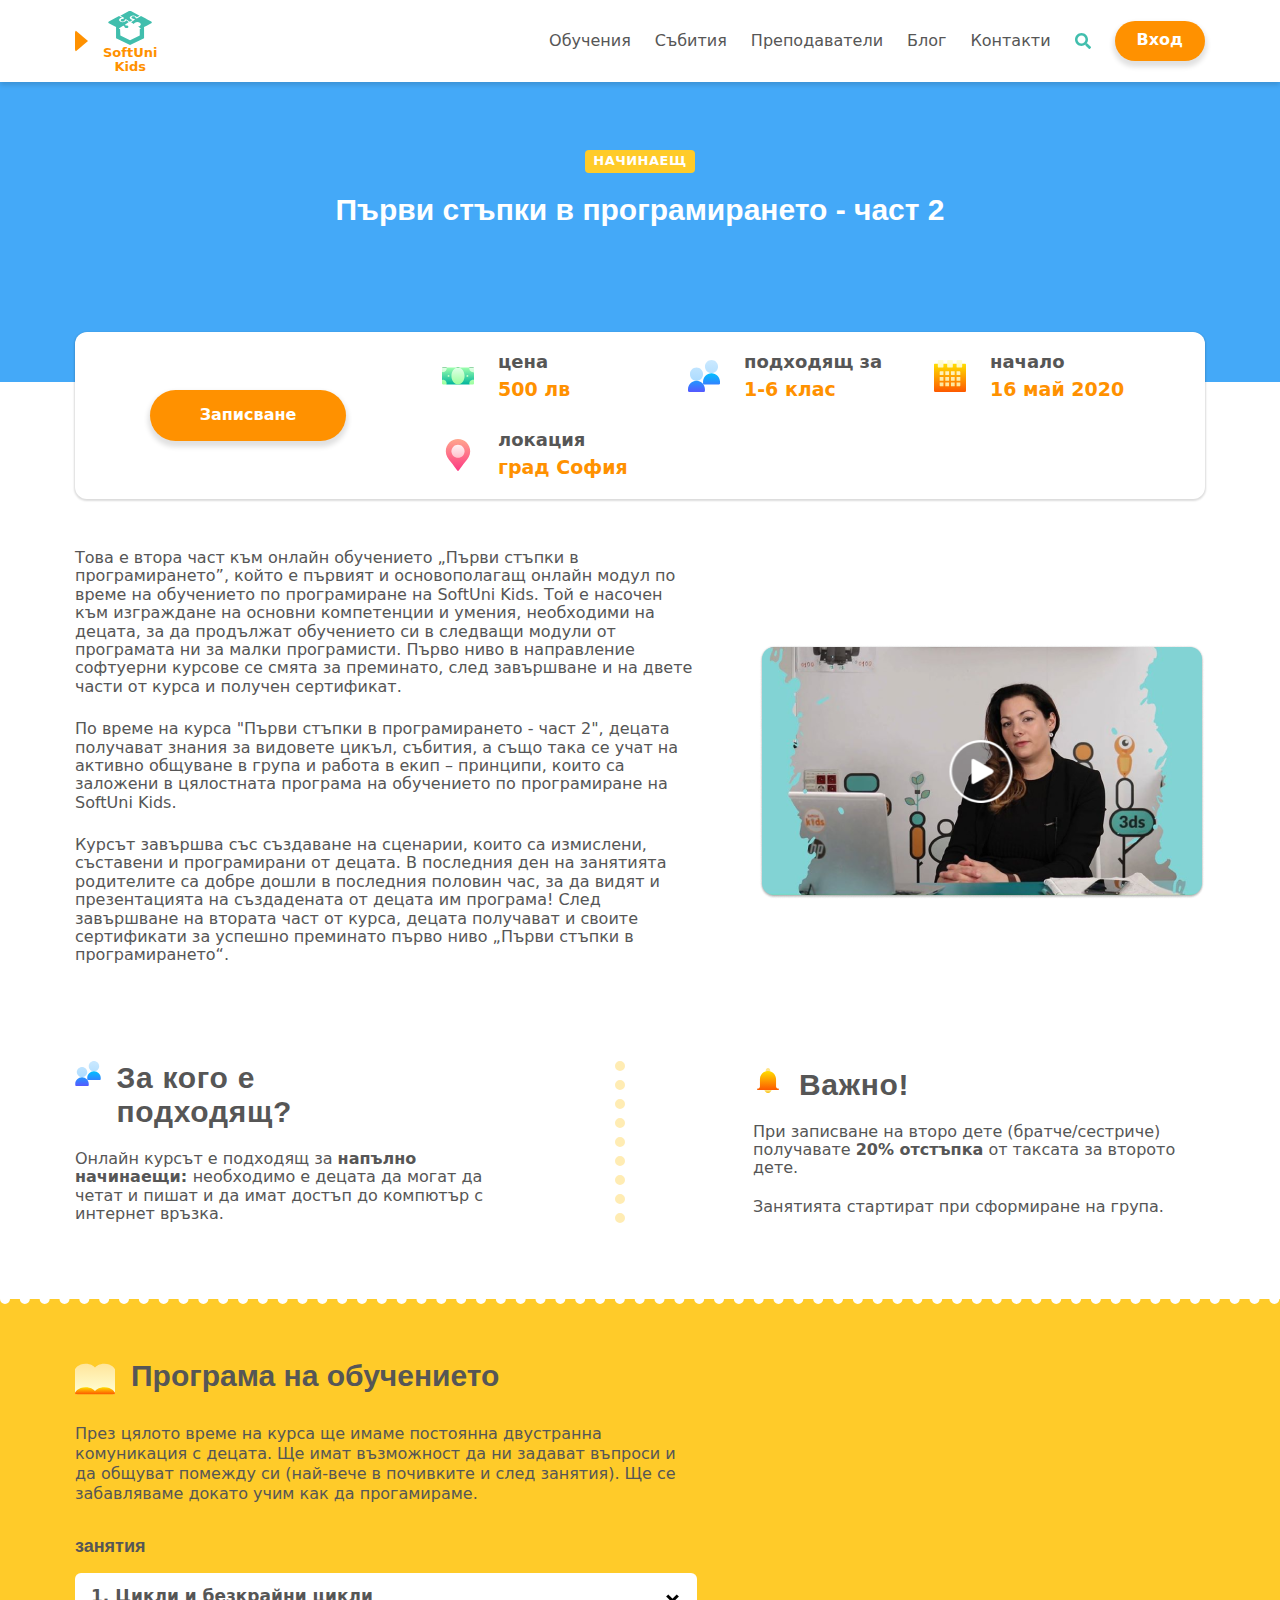
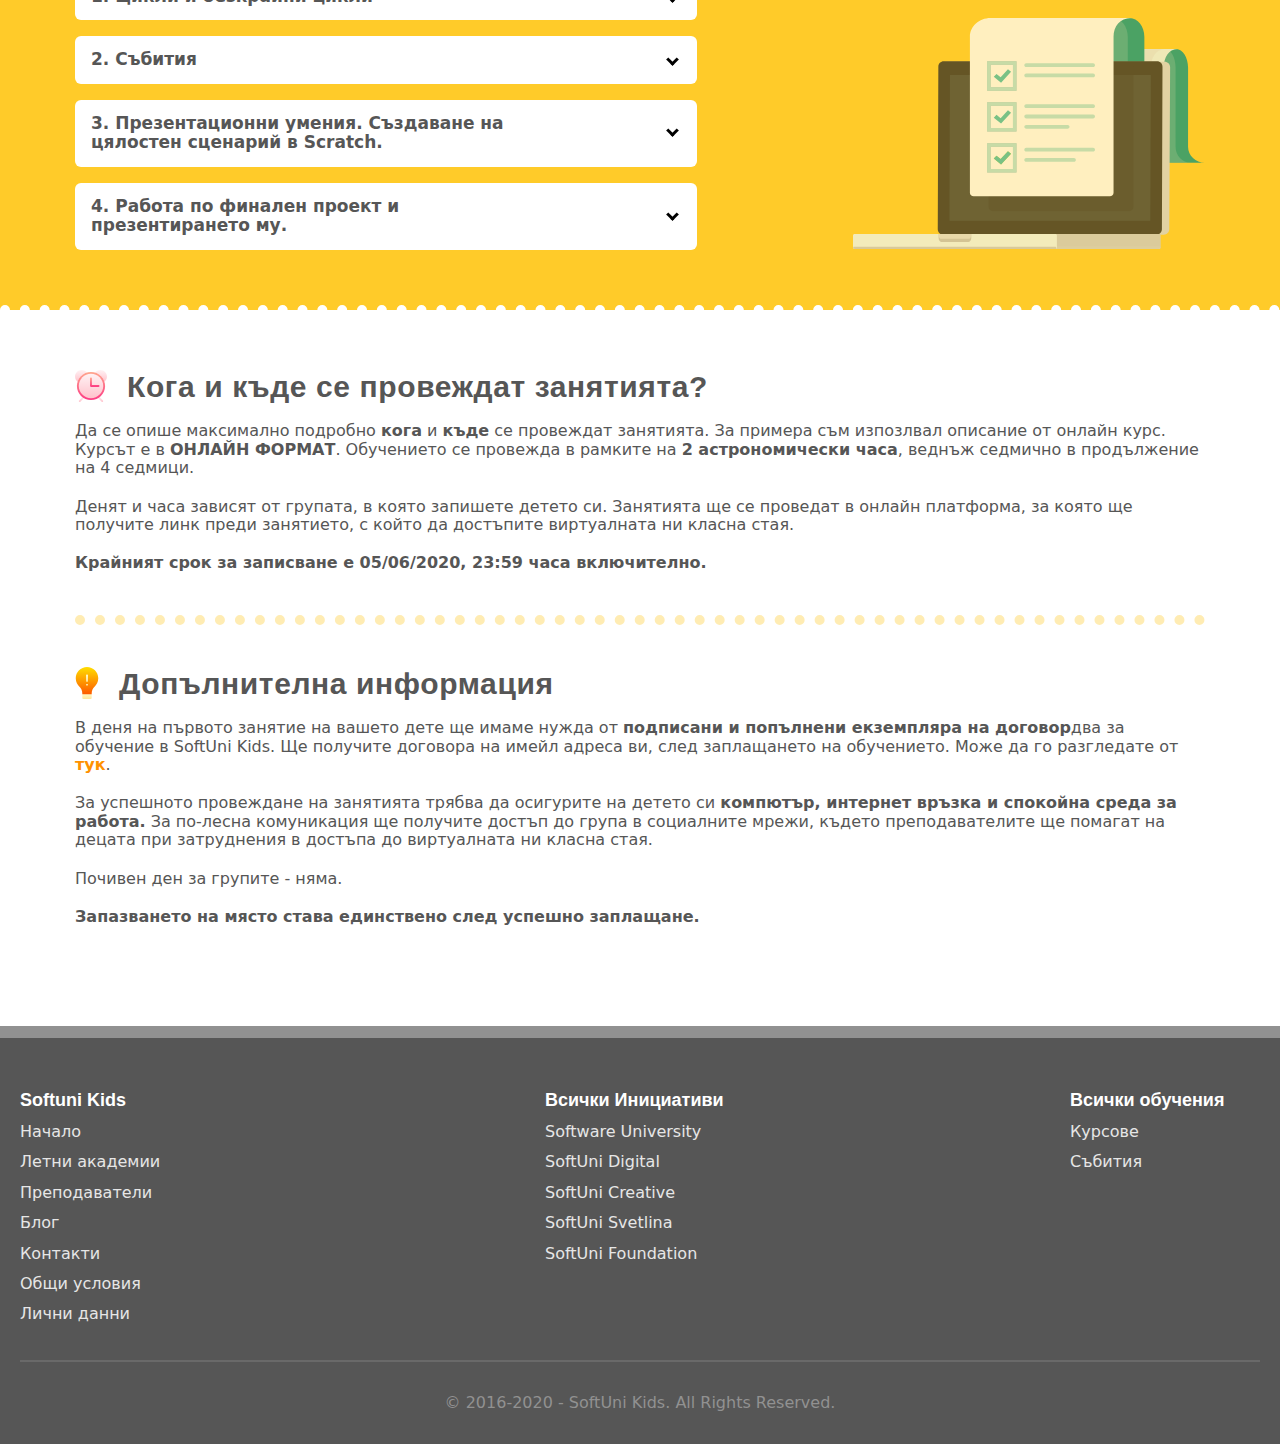
==== commit 18b71499: "Made course program section in homepage responsive" ====
--- a/index.html
+++ b/index.html
@@ -99,100 +99,120 @@
 
             <section class="course-description-section o-primary-wrapper">
                 <div class="course-description-section__text-video-wrapper">
-                <article class="course-description-section__text-article">
-                    <p>Това е втора част към онлайн обучението „Първи стъпки в програмирането”, който е първият и
-                        основополагащ онлайн модул по време на обучението по програмиране на SoftUni Kids. Той е насочен
-                        към изграждане на основни компетенции и умения, необходими на децата, за да продължат обучението
-                        си в следващи модули от програмата ни за малки програмисти. Първо ниво в направление софтуерни
-                        курсове се смята за преминато, след завършване и на двете части от курса и получен сертификат.
-                    </p>
-
-                    <p>По време на курса "Първи стъпки в програмирането - част 2", децата получават знания за видовете
-                        цикъл, събития, а също така се учат на активно общуване в група и работа в екип – принципи,
-                        които са заложени в цялостната програма на обучението по програмиране на SoftUni Kids.</p>
-
-                    <p>Курсът завършва със създаване на сценарии, които са измислени, съставени и програмирани от
-                        децата. В последния ден на занятията родителите са добре дошли в последния половин час, за да
-                        видят и презентацията на създадената от децата им програма! След завършване на втората част от
-                        курса, децата получават и своите сертификати за успешно преминато първо ниво „Първи стъпки в
-                        програмирането“.</p>
-                </article>
-
-                <div class="course-description-section__video-wrapper">
-                    <img src="./images/video.png" alt="Video">
-                    <img src="./images/video-play-button.png" alt="Video Play Btn" class="video-play-btn">
-                </div>
-            </div>
-            <div class="course-description-section__summary-information-wrapper">
-                <article class="course-description-section__appropriate-for o-flex-column">
-                    <div class="appropriate-for__header o-flex-row">
-                        <img src="./images/people.svg" alt="People photo">
-                        <h2 class="appropriate-for__heading">За кого е подходящ?</h2>
-                    </div>
-                    <div class="appropriate-for__body">
-                        <p>Онлайн курсът е подходящ за <span class="u-emphasize-grey">напълно начинаещи:
-                            </span>необходимо е децата да могат да четат и пишат и да имат достъп до компютър с интернет
-                            връзка.</p>
-                    </div>
-                </article>
-
-                <div class="circles-wrapper">
-                </div>
-
-                <article class="course-description-section__important-section o-flex-column">
-                    <div class="important-section__header o-flex-row">
-                        <img src="./images/Bell.svg" alt="Bell photo">
-                        <h2 class="important-section__heading">Важно!</h2>
-                    </div>
-                    <div class="important-section__body">
-                        <p>При записване на второ дете (братче/сестриче) получавате <span class="u-emphasize-grey">20%
-                                отстъпка</span> от таксата за второто
-                            дете.
-                        </p>
-                        <p>
-                            Занятията стартират при сформиране на група.
-                        </p>
-
-                    </div>
-                </article>
-               </div>
+                    <article class="course-description-section__text-article">
+                        <p>Това е втора част към онлайн обучението „Първи стъпки в програмирането”, който е първият и
+                            основополагащ онлайн модул по време на обучението по програмиране на SoftUni Kids. Той е
+                            насочен
+                            към изграждане на основни компетенции и умения, необходими на децата, за да продължат
+                            обучението
+                            си в следващи модули от програмата ни за малки програмисти. Първо ниво в направление
+                            софтуерни
+                            курсове се смята за преминато, след завършване и на двете части от курса и получен
+                            сертификат.
+                        </p>
+
+                        <p>По време на курса "Първи стъпки в програмирането - част 2", децата получават знания за
+                            видовете
+                            цикъл, събития, а също така се учат на активно общуване в група и работа в екип – принципи,
+                            които са заложени в цялостната програма на обучението по програмиране на SoftUni Kids.</p>
+
+                        <p>Курсът завършва със създаване на сценарии, които са измислени, съставени и програмирани от
+                            децата. В последния ден на занятията родителите са добре дошли в последния половин час, за
+                            да
+                            видят и презентацията на създадената от децата им програма! След завършване на втората част
+                            от
+                            курса, децата получават и своите сертификати за успешно преминато първо ниво „Първи стъпки в
+                            програмирането“.</p>
+                    </article>
+
+                    <div class="course-description-section__video-wrapper">
+                        <img src="./images/video.png" alt="Video">
+                        <img src="./images/video-play-button.png" alt="Video Play Btn" class="video-play-btn">
+                    </div>
+                </div>
+                <div class="course-description-section__summary-information-wrapper">
+                    <article class="course-description-section__appropriate-for o-flex-column">
+                        <div class="appropriate-for__header o-flex-row">
+                            <img src="./images/people.svg" alt="People photo">
+                            <h2 class="appropriate-for__heading">За кого е подходящ?</h2>
+                        </div>
+                        <div class="appropriate-for__body">
+                            <p>Онлайн курсът е подходящ за <span class="u-emphasize-grey">напълно начинаещи:
+                                </span>необходимо е децата да могат да четат и пишат и да имат достъп до компютър с
+                                интернет
+                                връзка.</p>
+                        </div>
+                    </article>
+
+                    <div class="circles-wrapper">
+                    </div>
+
+                    <article class="course-description-section__important-section o-flex-column">
+                        <div class="important-section__header o-flex-row">
+                            <img src="./images/Bell.svg" alt="Bell photo">
+                            <h2 class="important-section__heading">Важно!</h2>
+                        </div>
+                        <div class="important-section__body">
+                            <p>При записване на второ дете (братче/сестриче) получавате <span
+                                    class="u-emphasize-grey">20%
+                                    отстъпка</span> от таксата за второто
+                                дете.
+                            </p>
+                            <p>
+                                Занятията стартират при сформиране на група.
+                            </p>
+
+                        </div>
+                    </article>
+                </div>
             </section>
 
             <section class="course-program-section">
                 <div class="circles-wrapper-top">
                 </div>
                 <div class="course-program o-primary-wrapper">
-
-                    <div class="course-program__header o-flex-row">
-                        <div class="course-program__img-wrapper">
-                            <img src="./images/book.svg" alt="Book img">
-                        </div>
-                        <h2 class="course-program__heading">Програма на обучението</h2>
-                    </div>
-
-                    <div class="course-program__body">
-                        <p class="course-program__body-description">През цялото време на курса ще имаме постоянна
-                            двустранна комуникация с децата. Ще имат възможност да ни задават въпроси и да общуват
-                            помежду си (най-вече в почивките и след занятия). Ще се забавляваме докато учим как да
-                            прогамираме.</p>
-                        <h6>занятия</h6>
-                        <div class="course-program__selects">
-                            <div class="course-program__skill">
-                                <span>
-                                    1. Цикли и безкрайни цикли
-                                </span>
+                    <div class="course-program__inner-content-wrapper">
+                        <div class="course-program__main-info">
+                            <div class="course-program__header o-flex-row">
+                                <div class="course-program__img-wrapper">
+                                    <img src="./images/book.svg" alt="Book img">
+                                </div>
+                                <h2 class="course-program__heading">Програма на обучението</h2>
                             </div>
-                            <div class="course-program__skill">
-                                <span>2. Събития</span>
-
+
+                            <div class="course-program__body">
+                                <p class="course-program__body-description">През цялото време на курса ще имаме
+                                    постоянна
+                                    двустранна комуникация с децата. Ще имат възможност да ни задават въпроси и да
+                                    общуват
+                                    помежду си (най-вече в почивките и след занятия). Ще се забавляваме докато учим как
+                                    да
+                                    прогамираме.</p>
+                                <h6>занятия</h6>
+                                <div class="course-program__selects">
+                                    <div class="course-program__skill">
+                                        <span>
+                                            1. Цикли и безкрайни цикли
+                                        </span>
+                                    </div>
+                                    <div class="course-program__skill">
+                                        <span>2. Събития</span>
+
+                                    </div>
+                                    <div class="course-program__skill"><span>3. Презентационни умения. Създаване на
+                                            цялостен
+                                            сценарий в Scratch.</span>
+
+                                    </div>
+                                    <div class="course-program__skill"><span> 4. Работа по финален проект и
+                                            презентирането
+                                            му.</span>
+                                    </div>
+                                </div>
                             </div>
-                            <div class="course-program__skill"><span>3. Презентационни умения. Създаване на цялостен
-                                    сценарий в Scratch.</span>
-
-                            </div>
-                            <div class="course-program__skill"><span> 4. Работа по финален проект и презентирането
-                                    му.</span>
-                            </div>
+                        </div>
+                        <div class="course-program__notebook-image-wrapper">
+                            <img src="./images/notebook.svg" alt="Notebook">
                         </div>
                     </div>
                 </div>
@@ -269,7 +289,9 @@
         <footer class="footer">
             <nav class="footer__navigation">
                 <ul class="softuni-kids-list">
-                    <li><h6>Softuni Kids</h6></li>
+                    <li>
+                        <h6>Softuni Kids</h6>
+                    </li>
                     <li><a href="">Начало</a></li>
                     <li><a href="">Летни академии</a></li>
                     <li><a href="">Преподаватели</a></li>
@@ -280,7 +302,9 @@
                 </ul>
 
                 <ul class="all-iniatives-list">
-                    <li><h6>Всички Инициативи</h6></li>
+                    <li>
+                        <h6>Всички Инициативи</h6>
+                    </li>
                     <li><a href="">Software University</a></li>
                     <li><a href="">SoftUni Digital</a></li>
                     <li><a href="">SoftUni Creative</a></li>
@@ -289,7 +313,9 @@
                 </ul>
 
                 <ul class="all-courses-list">
-                    <li><h6>Всички обучения</h6></li>
+                    <li>
+                        <h6>Всички обучения</h6>
+                    </li>
                     <li><a href="">Курсове</a></li>
                     <li><a href="">Събития</a></li>
                 </ul>
--- a/main.css
+++ b/main.css
@@ -945,6 +945,26 @@
   margin: 60px 0;
 }
 
+@media (min-width: 900px) {
+  .course-program__inner-content-wrapper {
+    display: -webkit-box;
+    display: -ms-flexbox;
+    display: flex;
+    -webkit-box-align: end;
+        -ms-flex-align: end;
+            align-items: flex-end;
+    -webkit-box-pack: justify;
+        -ms-flex-pack: justify;
+            justify-content: space-between;
+  }
+}
+
+@media (min-width: 900px) {
+  .course-program__main-info {
+    max-width: 55%;
+  }
+}
+
 .course-program__img-wrapper {
   width: 40px;
 }
@@ -963,6 +983,12 @@
 .course-program__body h6 {
   margin: 32px 0 16px;
   color: #565656;
+}
+
+@media (min-width: 900px) {
+  .course-program__notebook-image-wrapper {
+    max-width: 35%;
+  }
 }
 
 .course-program__selects {
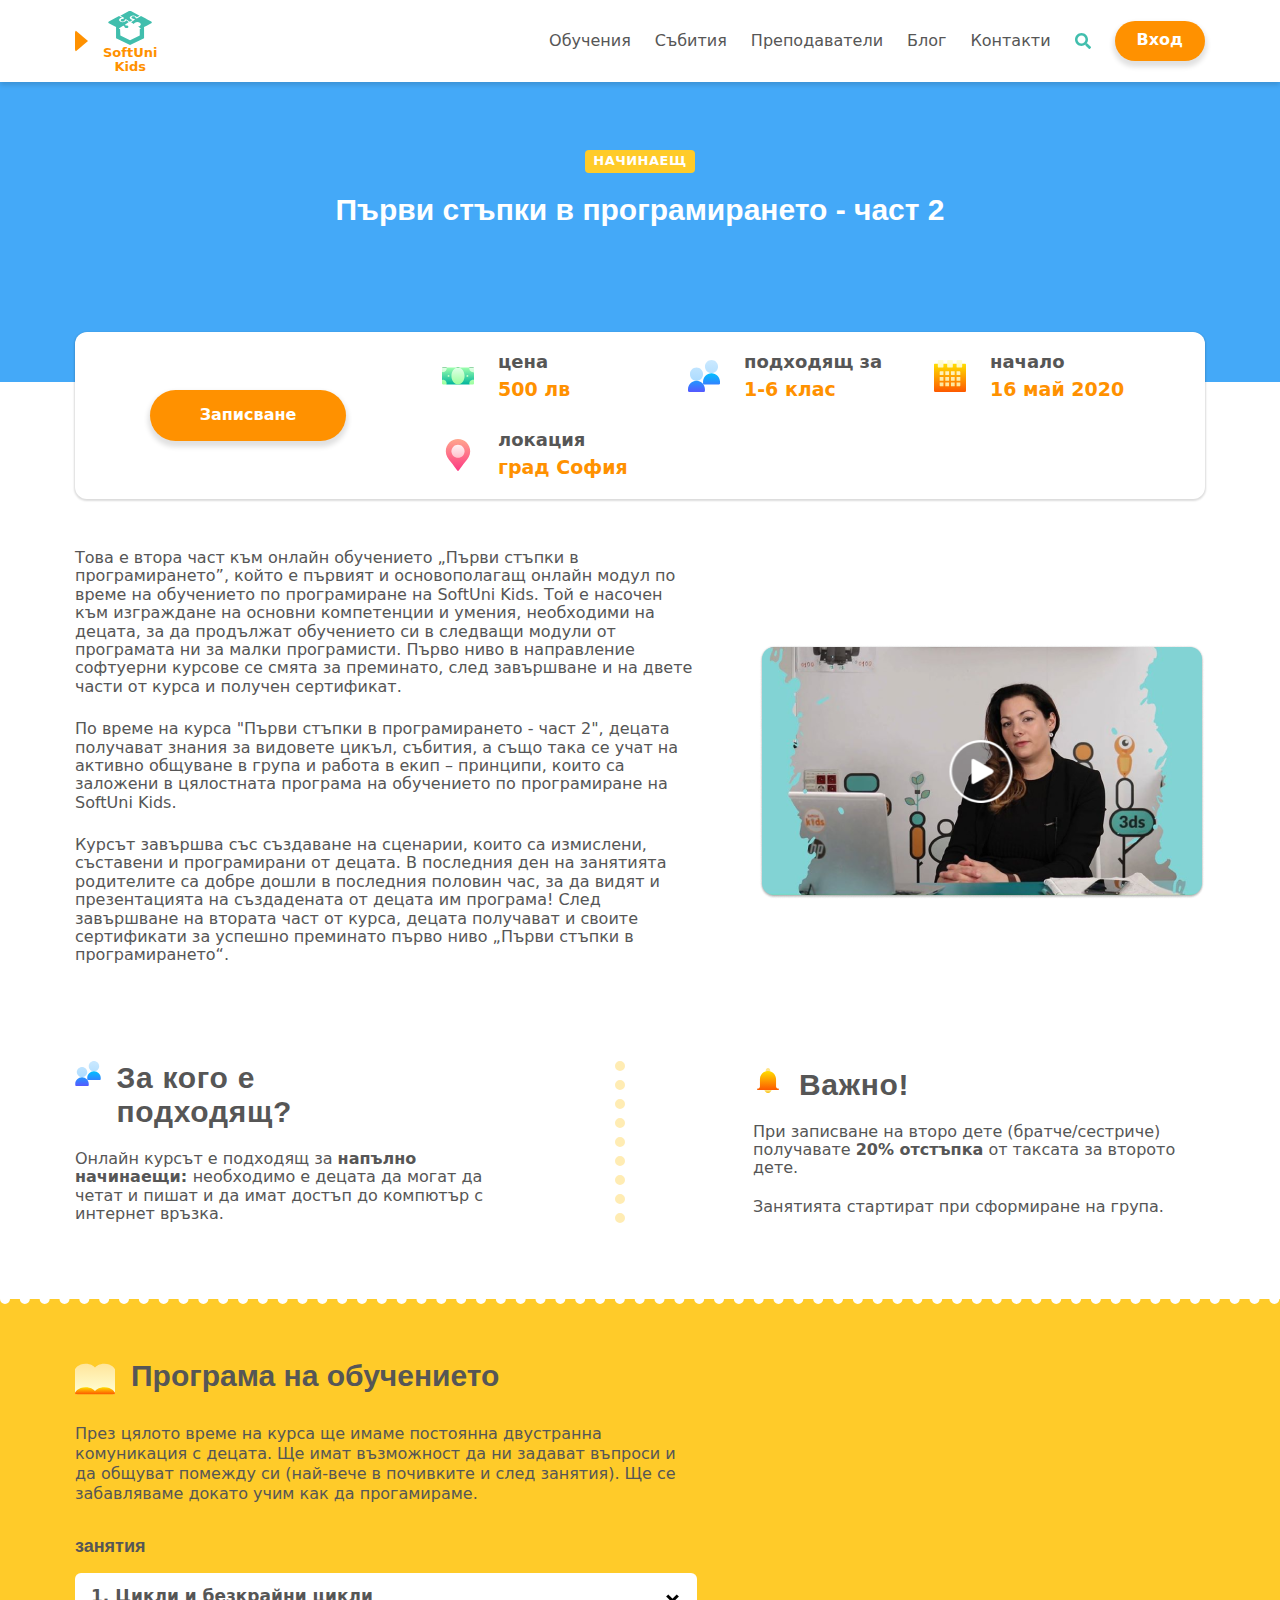
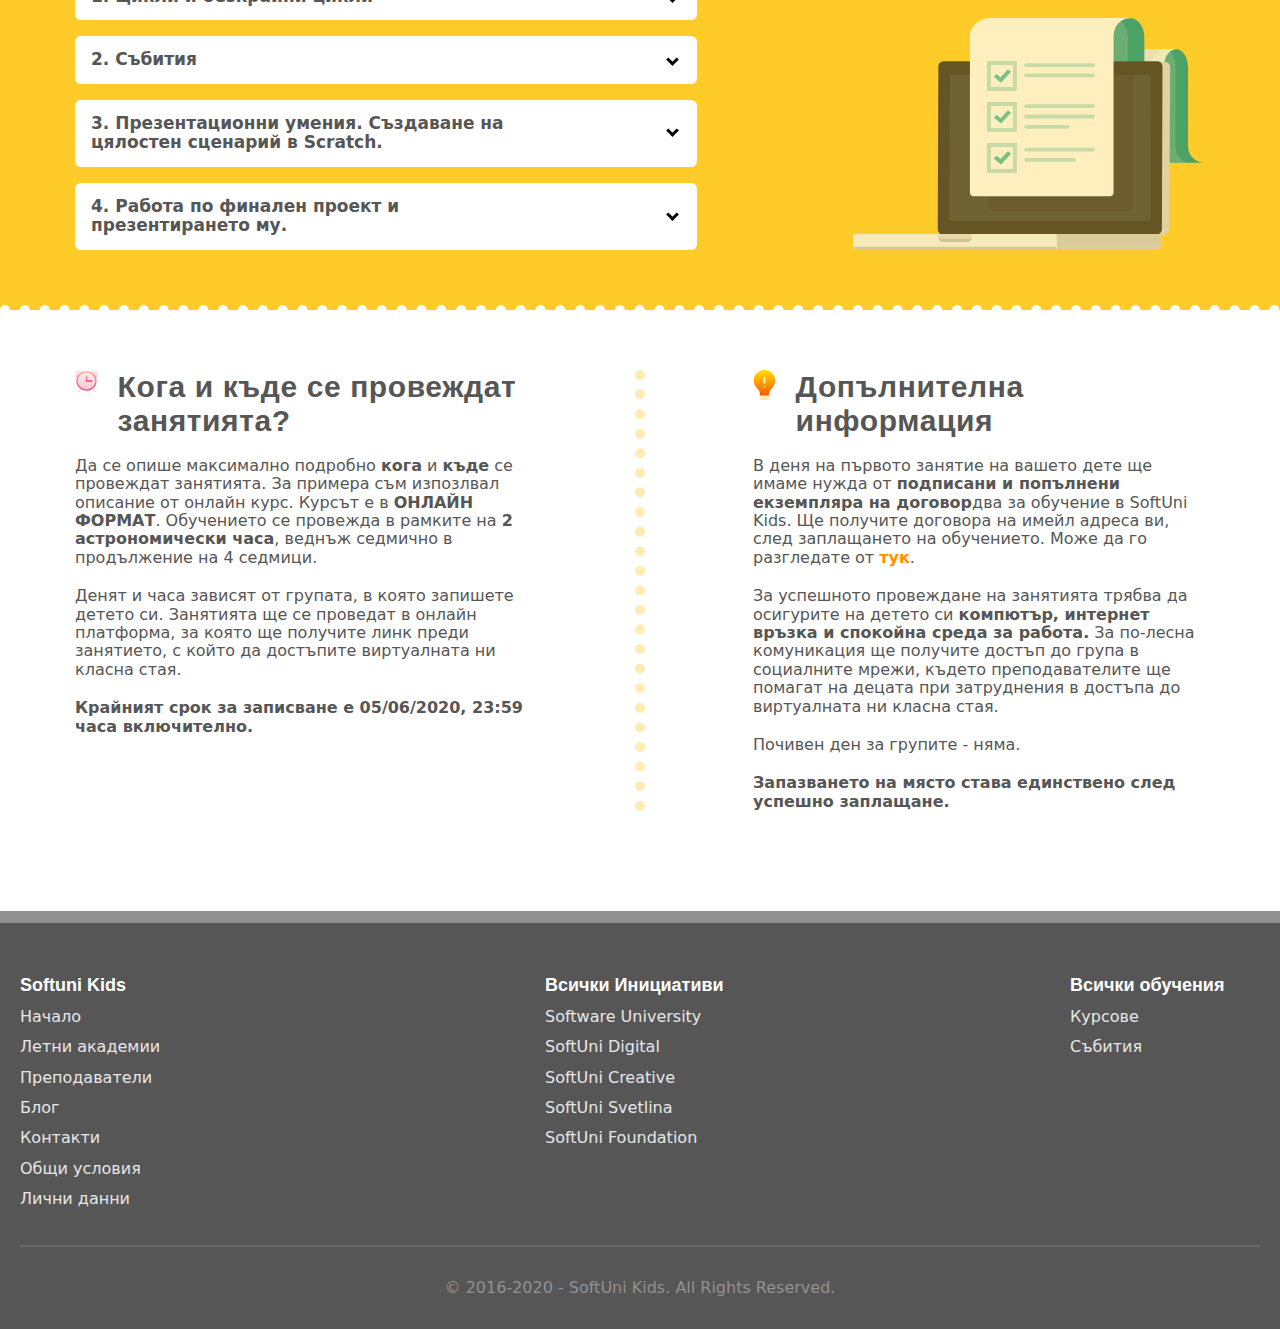
==== commit 88d2c245: "Made course information sections responsive" ====
--- a/index.html
+++ b/index.html
@@ -220,6 +220,7 @@
             </section>
 
             <section class="course-information-section o-primary-wrapper">
+              <div class="course-information-section__inner-content-wrapper">
                 <article class="time-information">
                     <div class="time-information__header o-flex-row">
                         <div class="time-information__img-wrapper o-flex-row">
@@ -284,6 +285,7 @@
                         </p>
                     </div>
                 </article>
+            </div>
             </section>
         </main>
         <footer class="footer">
--- a/main.css
+++ b/main.css
@@ -1035,6 +1035,35 @@
   border-top: 10px dotted #FFECB3;
 }
 
+@media (min-width: 900px) {
+  .course-information-section .circles-wrapper {
+    -ms-flex-item-align: stretch;
+        -ms-grid-row-align: stretch;
+        align-self: stretch;
+    border-top: none;
+    border-right: 10px dotted #FFECB3;
+    margin: 0;
+  }
+}
+
+@media (min-width: 900px) {
+  .course-information-section__inner-content-wrapper {
+    display: -webkit-box;
+    display: -ms-flexbox;
+    display: flex;
+    -webkit-box-pack: justify;
+        -ms-flex-pack: justify;
+            justify-content: space-between;
+  }
+}
+
+@media (min-width: 900px) {
+  .time-information,
+  .additional-information {
+    max-width: 40%;
+  }
+}
+
 .time-information__header,
 .additional-information__header {
   -webkit-box-align: start;
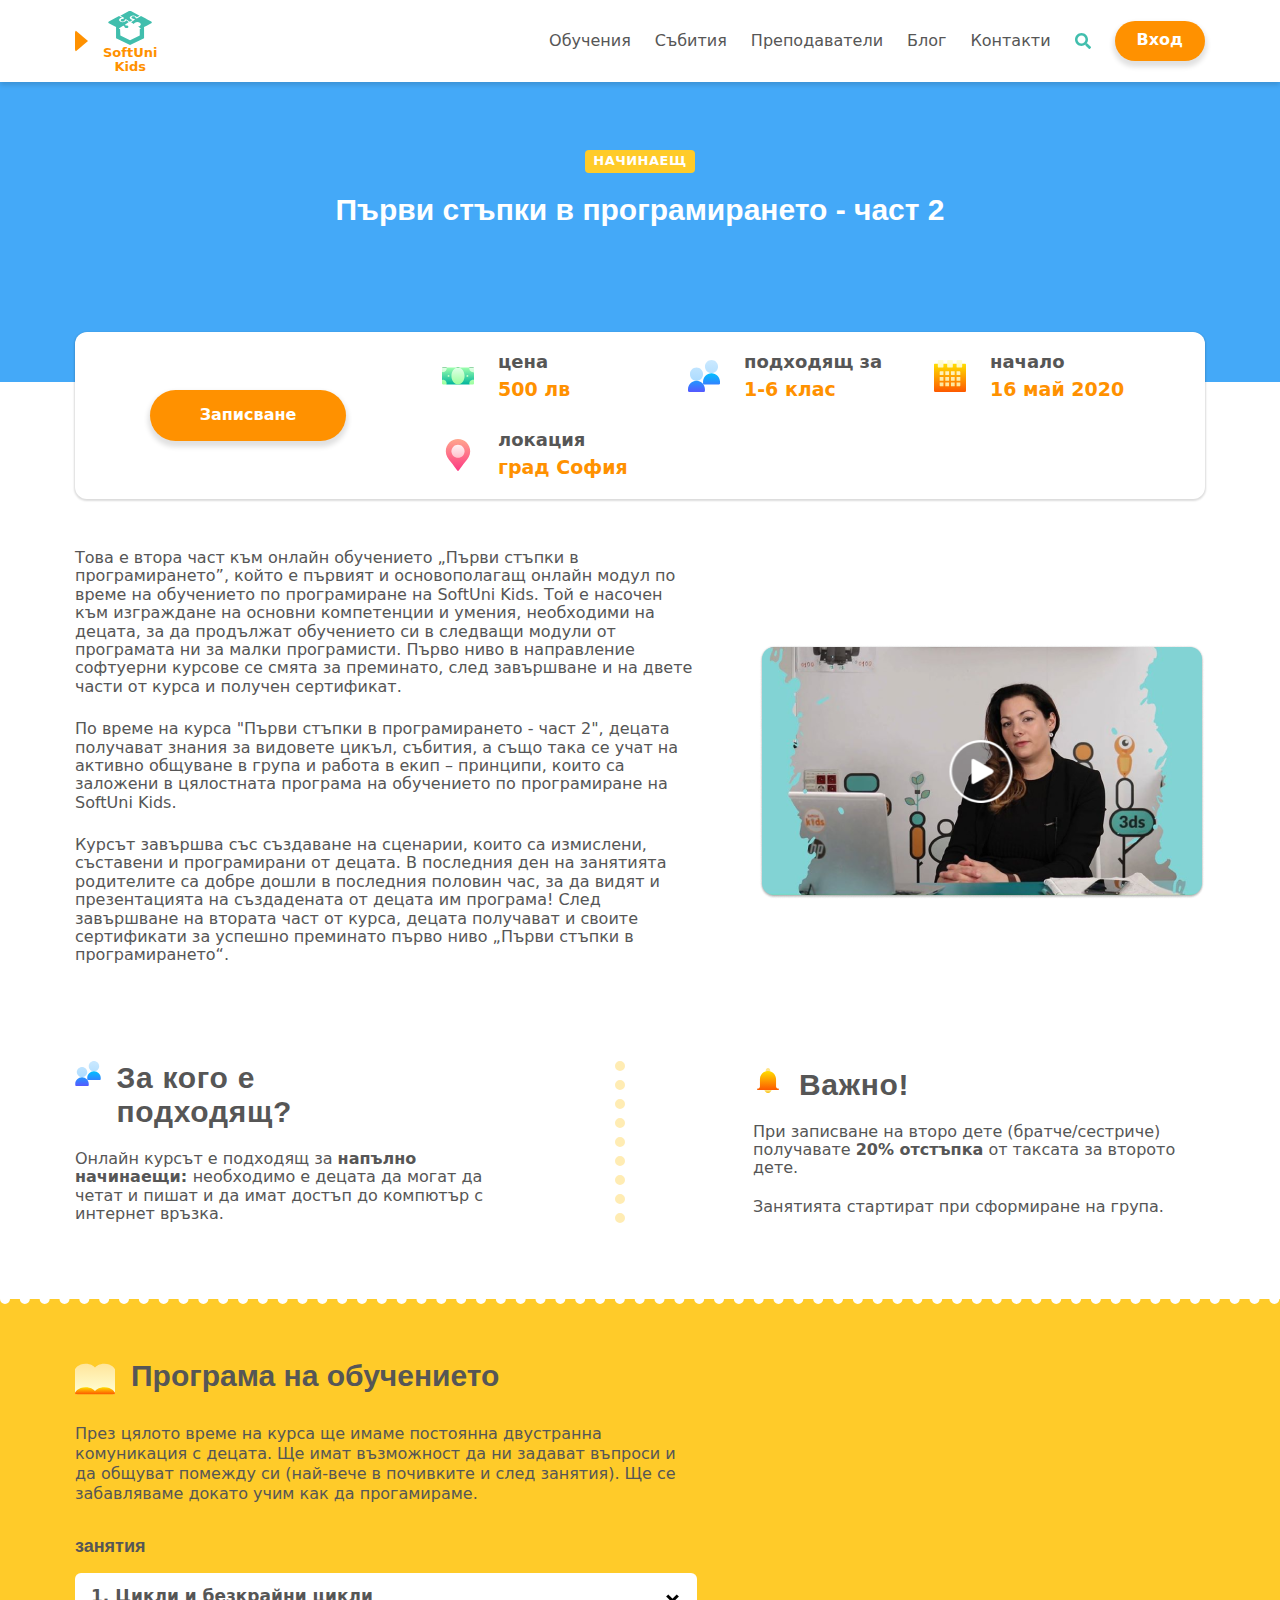
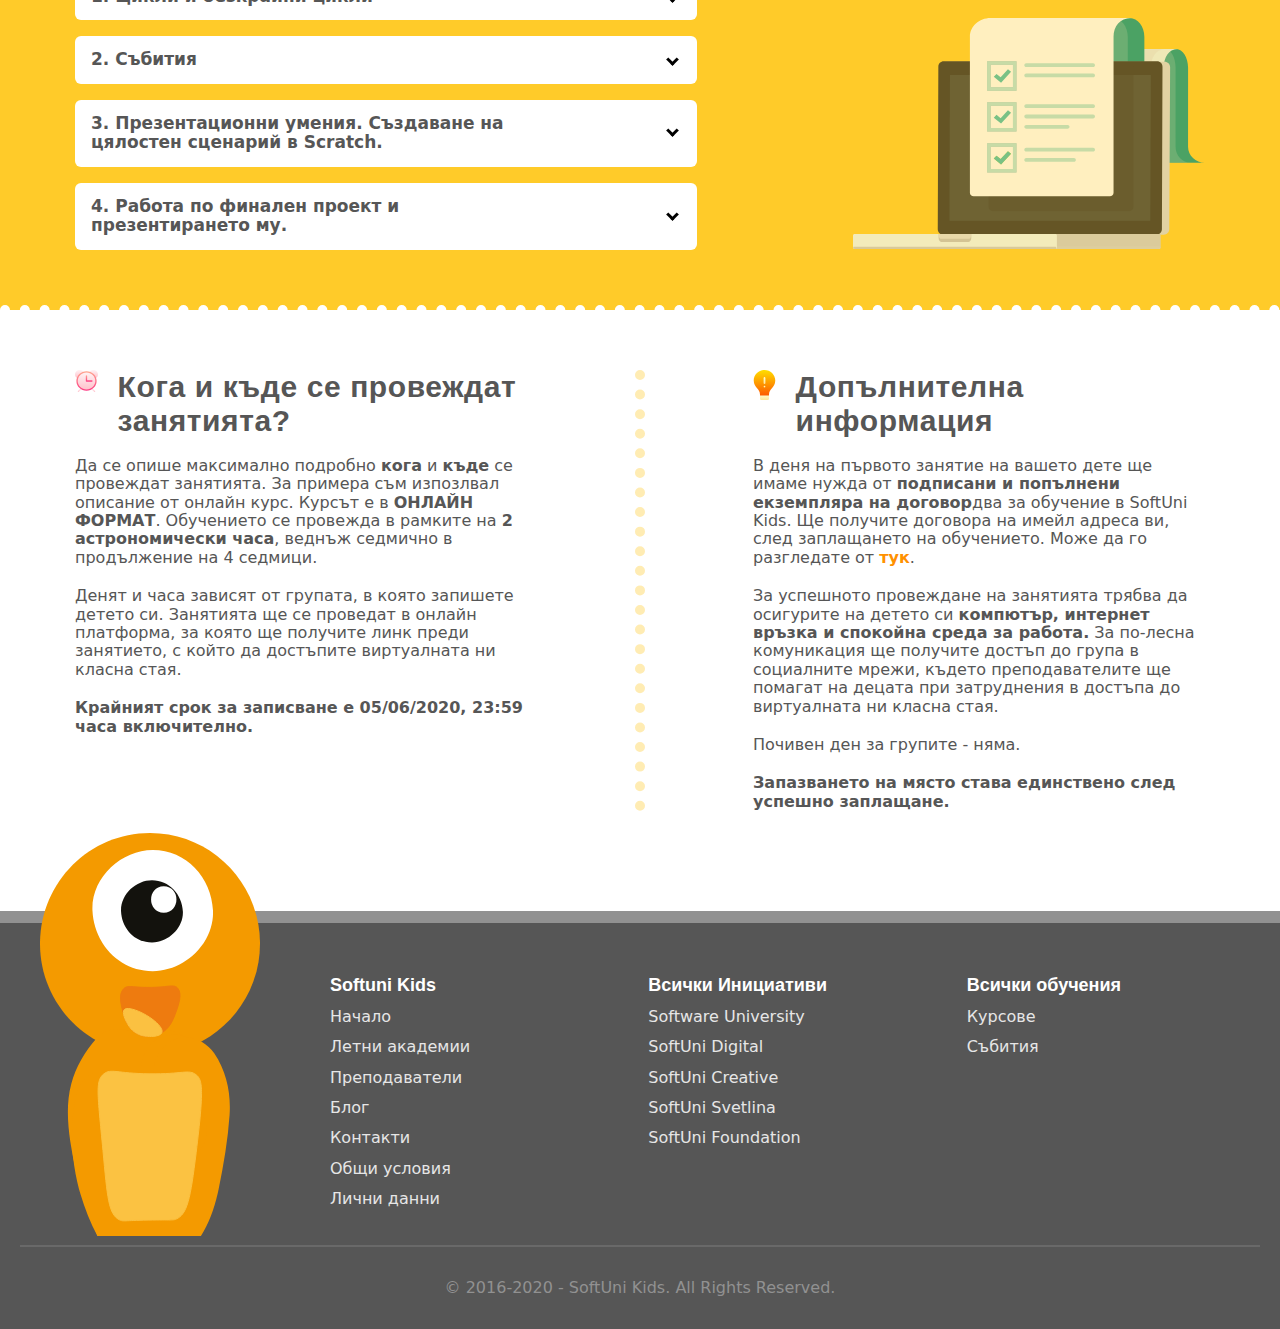
==== commit d65185b4: "Made footer responsive" ====
--- a/index.html
+++ b/index.html
@@ -289,6 +289,9 @@
             </section>
         </main>
         <footer class="footer">
+            <div class="footer__toy-image-wrapper">
+                <img src="./images/toy.svg" alt="Toy">
+            </div>
             <nav class="footer__navigation">
                 <ul class="softuni-kids-list">
                     <li>
@@ -322,7 +325,6 @@
                     <li><a href="">Събития</a></li>
                 </ul>
             </nav>
-
             <div class="policy-cpright">© 2016-2020 - SoftUni Kids. All Rights Reserved.</div>
         </footer>
     </div>
--- a/main.css
+++ b/main.css
@@ -598,9 +598,25 @@
 }
 
 .footer {
+  position: relative;
   padding: 52px 20px 32px;
   background-color: #565656;
   border-top: 12px solid #919191;
+}
+
+.footer__toy-image-wrapper {
+  display: none;
+}
+
+@media (min-width: 900px) {
+  .footer__toy-image-wrapper {
+    max-width: 220px;
+    height: auto;
+    display: block;
+    position: absolute;
+    top: -90px;
+    left: 40px;
+  }
 }
 
 .footer__navigation {
@@ -614,6 +630,23 @@
   -webkit-column-gap: 25px;
           column-gap: 25px;
   row-gap: 40px;
+  width: 80%;
+  margin-bottom: 30px;
+}
+
+@media (min-width: 900px) {
+  .footer__navigation {
+    max-width: 60%;
+    margin-left: auto;
+    -ms-grid-columns: 1fr 1fr 1fr;
+        grid-template-columns: 1fr 1fr 1fr;
+  }
+}
+
+@media (min-width: 1200px) {
+  .footer__navigation {
+    max-width: 75%;
+  }
 }
 
 .footer__navigation ul:first-child {
@@ -985,8 +1018,13 @@
   color: #565656;
 }
 
+.course-program__notebook-image-wrapper {
+  display: none;
+}
+
 @media (min-width: 900px) {
   .course-program__notebook-image-wrapper {
+    display: block;
     max-width: 35%;
   }
 }
